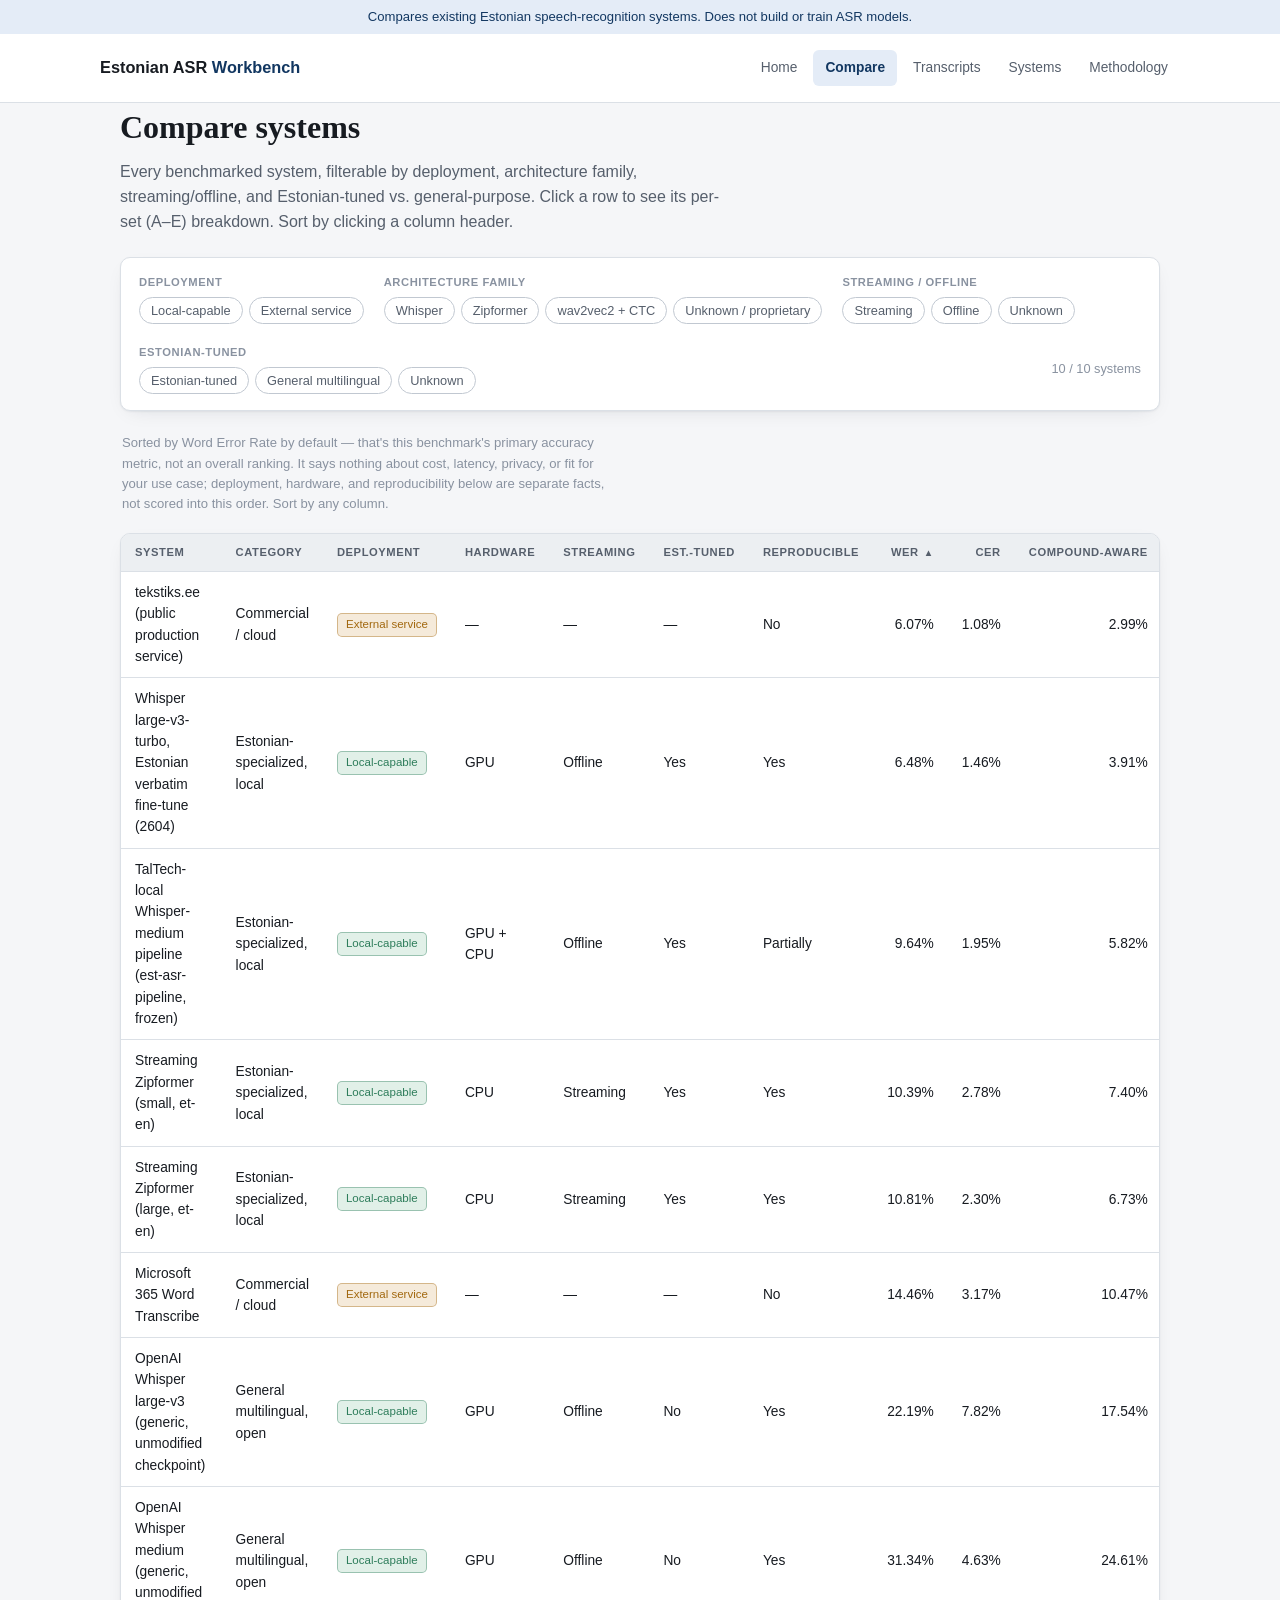
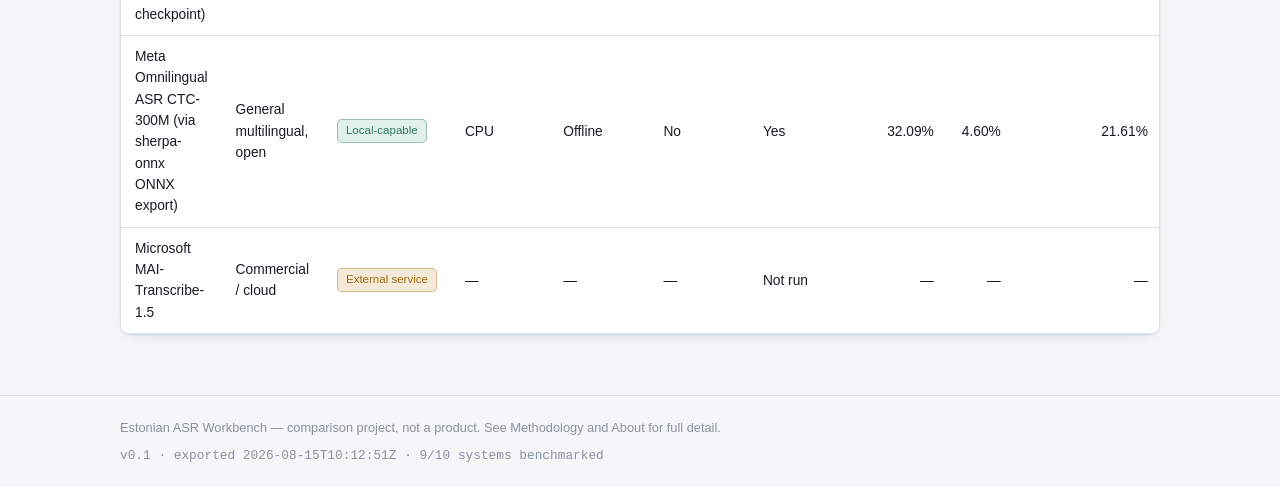
==== compare.html @ 6c3801e6 "Initial commit: Estonian ASR Workbench results site v0.1 Static site (no build step, no backend, no " ====
<!doctype html>
<html lang="en">
<head>
<meta charset="utf-8">
<meta name="viewport" content="width=device-width, initial-scale=1">
<title>Compare systems — Estonian ASR Workbench</title>
<link rel="stylesheet" href="css/style.css">
</head>
<body>
<header class="site-head" id="site-header"></header>

<main class="wrap">
  <div class="page-head">
    <h1>Compare systems</h1>
    <p>
      Every benchmarked system, filterable by deployment, architecture family,
      streaming/offline, and Estonian-tuned vs. general-purpose. Click a row
      to see its per-set (A–E) breakdown. Sort by clicking a column header.
    </p>
  </div>

  <div class="filters" id="filters"></div>

  <p class="rank-note">
    Sorted by Word Error Rate by default — that's this benchmark's primary
    accuracy metric, not an overall ranking. It says nothing about cost,
    latency, privacy, or fit for your use case; deployment, hardware, and
    reproducibility below are separate facts, not scored into this order.
    Sort by any column.
  </p>

  <div class="table-wrap">
    <table class="leaderboard" id="leaderboard">
      <thead><tr id="thead-row"></tr></thead>
      <tbody id="tbody"></tbody>
    </table>
  </div>
</main>

<footer class="site-foot" id="site-footer"></footer>

<script src="js/data.js"></script>
<script src="js/compare.js"></script>
</body>
</html>
---- css/style.css ----
:root {
  --bg: #F5F6F8;
  --surface: #FFFFFF;
  --surface-sunken: #ECEFF2;
  --text: #171B21;
  --text-dim: #565F6C;
  --text-faint: #8992A0;
  --border: #DBE0E6;
  --border-strong: #C1C8D1;
  --accent: #1C4E8C;
  --accent-strong: #123761;
  --accent-soft: #E4ECF7;
  --local: #2E7D5B;
  --local-soft: #E1F0E8;
  --cloud: #A2680F;
  --cloud-soft: #F5EADA;
  --planned: #8992A0;
  --planned-soft: #ECEFF2;
  --sub: #C6572E;
  --del: #8992A0;
  --ins: #1C4E8C;
  --bound: #A2680F;
  --shadow: 0 1px 2px rgba(20,30,45,.06), 0 6px 20px -10px rgba(20,30,45,.15);
}

@media (prefers-color-scheme: dark) {
  :root {
    --bg: #10141A;
    --surface: #171C24;
    --surface-sunken: #0C0F14;
    --text: #E7EBF1;
    --text-dim: #A5AEBC;
    --text-faint: #6C7684;
    --border: #29313D;
    --border-strong: #3A4552;
    --accent: #6E9FE0;
    --accent-strong: #9AC0F2;
    --accent-soft: #1B2C46;
    --local: #6BBE95;
    --local-soft: #163526;
    --cloud: #D8A24F;
    --cloud-soft: #3A2E14;
    --planned: #6C7684;
    --planned-soft: #1C222B;
    --sub: #E08A63;
    --del: #6C7684;
    --ins: #6E9FE0;
    --bound: #D8A24F;
    --shadow: 0 1px 2px rgba(0,0,0,.4), 0 8px 24px -12px rgba(0,0,0,.6);
  }
}

* { box-sizing: border-box; }
html { color-scheme: light dark; }

body {
  margin: 0;
  background: var(--bg);
  color: var(--text);
  font-family: -apple-system, "Segoe UI", Roboto, Helvetica, Arial, sans-serif;
  line-height: 1.55;
}

h1, h2, h3 { font-family: Charter, "Iowan Old Style", Georgia, serif; text-wrap: balance; margin: 0 0 8px; }
code, .mono, .eyebrow { font-family: ui-monospace, "SF Mono", Consolas, Menlo, monospace; }

a { color: var(--accent-strong); }
.wrap { max-width: 1080px; margin: 0 auto; padding: 0 20px; }
/* Transcript comparison needs more horizontal room for 2-4 columns side by
   side -- widened site-wide (header/main/footer together) only on that page. */
body.wide .wrap { max-width: 1320px; }

/* ---- header / nav ---- */
header.site-head {
  border-bottom: 1px solid var(--border);
  background: var(--surface);
}
header.site-head .bar { display: flex; align-items: center; justify-content: space-between; padding: 16px 0; gap: 16px; flex-wrap: wrap; }
header.site-head .brand { font-weight: 700; font-size: 1.02rem; text-decoration: none; color: var(--text); }
header.site-head .brand span { color: var(--accent-strong); }
nav.site-nav { display: flex; gap: 4px; flex-wrap: wrap; }
nav.site-nav a, nav.site-nav .soon {
  font-size: 0.86rem; padding: 7px 12px; border-radius: 6px; text-decoration: none; color: var(--text-dim);
}
nav.site-nav a:hover { background: var(--surface-sunken); color: var(--text); }
nav.site-nav a.active { color: var(--accent-strong); background: var(--accent-soft); font-weight: 600; }
nav.site-nav .soon { color: var(--text-faint); cursor: default; }
nav.site-nav .soon::after { content: " · soon"; font-size: 0.72rem; }

.scope-strip {
  background: var(--accent-soft); color: var(--accent-strong);
  font-size: 0.82rem; text-align: center; padding: 7px 16px;
}

main { padding: 36px 0 80px; }

footer.site-foot {
  border-top: 1px solid var(--border); margin-top: 60px; padding: 22px 0;
  color: var(--text-faint); font-size: 0.8rem;
}
footer.site-foot .wrap { display: flex; justify-content: space-between; flex-wrap: wrap; gap: 8px; }

/* ---- home ---- */
.hero-scope { font-size: 1.05rem; color: var(--text-dim); max-width: 62ch; margin: 4px 0 28px; }
.hero-scope strong { color: var(--text); }

.barchart { display: flex; flex-direction: column; gap: 10px; margin: 8px 0 32px; }
.barchart .row { display: grid; grid-template-columns: 210px 1fr 64px; align-items: center; gap: 10px; }
.barchart .label { font-size: 0.86rem; text-align: right; color: var(--text-dim); white-space: nowrap; overflow: hidden; text-overflow: ellipsis; }
.barchart .label strong { color: var(--text); }
.barchart .track { background: var(--surface-sunken); border-radius: 4px; height: 20px; overflow: hidden; }
.barchart .fill { height: 100%; border-radius: 4px 0 0 4px; }
.barchart .val { font-variant-numeric: tabular-nums; font-size: 0.84rem; color: var(--text); }
.chart-caption { font-size: 0.8rem; color: var(--text-faint); margin: -4px 0 26px; }
@media (max-width: 640px) {
  .barchart .row { grid-template-columns: 110px 1fr 52px; }
  .barchart .label { font-size: 0.76rem; }
}

.cat-dot { display: inline-block; width: 9px; height: 9px; border-radius: 50%; margin-right: 6px; }
.cat-estonian-specialized-local { background: var(--local); }
.cat-general-multilingual-open { background: var(--accent); }
.cat-commercial-cloud { background: var(--cloud); }

.finding-grid { display: grid; grid-template-columns: repeat(auto-fit, minmax(230px,1fr)); gap: 14px; margin: 8px 0 30px; }
.finding-card { background: var(--surface); border: 1px solid var(--border); border-radius: 10px; padding: 16px 18px; box-shadow: var(--shadow); }
.finding-card h3 { font-size: 0.98rem; margin-bottom: 6px; }
.finding-card p { font-size: 0.86rem; color: var(--text-dim); margin: 0; }

.cta-row { display: flex; gap: 12px; flex-wrap: wrap; margin: 4px 0 8px; }
.btn { display: inline-flex; align-items: center; gap: 6px; padding: 10px 18px; border-radius: 8px; font-size: 0.9rem; font-weight: 600; text-decoration: none; }
.btn.primary { background: var(--accent); color: #fff; }
.btn.secondary { background: var(--surface); color: var(--text); border: 1px solid var(--border-strong); }

/* ---- compare page ---- */
.filters { display: flex; flex-wrap: wrap; gap: 20px; background: var(--surface); border: 1px solid var(--border); border-radius: 10px; padding: 16px 18px; margin: 4px 0 22px; box-shadow: var(--shadow); }
.filter-group { display: flex; flex-direction: column; gap: 6px; }
.filter-group .fg-label { font-size: 0.7rem; letter-spacing: .05em; text-transform: uppercase; color: var(--text-faint); font-weight: 600; }
.filter-group .fg-opts { display: flex; gap: 6px; flex-wrap: wrap; }
.chip { border: 1px solid var(--border-strong); background: var(--surface); color: var(--text-dim); font-size: 0.8rem; padding: 5px 11px; border-radius: 100px; cursor: pointer; user-select: none; }
.chip[aria-pressed="true"] { background: var(--accent); border-color: var(--accent); color: #fff; }
.filter-meta { margin-left: auto; align-self: center; font-size: 0.8rem; color: var(--text-faint); }

.rank-note { font-size: 0.82rem; color: var(--text-faint); margin: 10px 2px 18px; max-width: 68ch; }

.table-wrap { overflow-x: auto; border: 1px solid var(--border); border-radius: 10px; background: var(--surface); box-shadow: var(--shadow); }
table.leaderboard { border-collapse: collapse; width: 100%; min-width: 760px; font-size: 0.86rem; }
table.leaderboard th, table.leaderboard td { padding: 10px 14px; border-bottom: 1px solid var(--border); text-align: left; vertical-align: middle; }
table.leaderboard thead th { background: var(--surface-sunken); font-size: 0.7rem; letter-spacing: .05em; text-transform: uppercase; color: var(--text-dim); cursor: pointer; white-space: nowrap; }
table.leaderboard thead th.num, table.leaderboard td.num { text-align: right; font-variant-numeric: tabular-nums; }
table.leaderboard thead th[aria-sort]::after { content: ""; margin-left: 5px; }
table.leaderboard thead th[aria-sort="ascending"]::after { content: "▲"; font-size: 0.6rem; }
table.leaderboard thead th[aria-sort="descending"]::after { content: "▼"; font-size: 0.6rem; }
table.leaderboard tbody tr.sysrow { cursor: pointer; }
table.leaderboard tbody tr.sysrow:hover { background: var(--surface-sunken); }
table.leaderboard tbody tr.detail-row td { background: var(--surface-sunken); padding: 14px 20px; }
table.leaderboard tbody tr.detail-row { display: none; }
table.leaderboard tbody tr.detail-row.open { display: table-row; }

.dim-badge { display: inline-block; font-size: 0.72rem; padding: 2px 8px; border-radius: 5px; border: 1px solid var(--border-strong); color: var(--text-dim); white-space: nowrap; }
.dim-badge.local { color: var(--local); border-color: color-mix(in srgb, var(--local) 40%, transparent); background: var(--local-soft); }
.dim-badge.cloud { color: var(--cloud); border-color: color-mix(in srgb, var(--cloud) 40%, transparent); background: var(--cloud-soft); }
.dim-badge.planned { color: var(--planned); background: var(--planned-soft); }

.mini-table { width: 100%; border-collapse: collapse; font-size: 0.82rem; margin-top: 4px; }
.mini-table th, .mini-table td { padding: 6px 10px; border-bottom: 1px solid var(--border); text-align: right; }
.mini-table th:first-child, .mini-table td:first-child { text-align: left; }
.mini-table th { color: var(--text-faint); font-weight: 600; font-size: 0.72rem; text-transform: uppercase; }

/* ---- transcripts page ---- */
.picker-bar { background: var(--surface); border: 1px solid var(--border); border-radius: 10px; padding: 16px 18px; margin: 4px 0 20px; box-shadow: var(--shadow); display: flex; flex-wrap: wrap; gap: 22px; align-items: flex-start; }
.set-picker { display: flex; gap: 6px; }
.set-picker button { width: 34px; height: 34px; border-radius: 8px; border: 1px solid var(--border-strong); background: var(--surface); color: var(--text-dim); font-weight: 600; cursor: pointer; }
.set-picker button[aria-pressed="true"] { background: var(--accent); border-color: var(--accent); color: #fff; }
.sys-picker { display: flex; flex-wrap: wrap; gap: 6px; max-width: 620px; }
.sys-picker label { display: flex; align-items: center; gap: 6px; font-size: 0.82rem; border: 1px solid var(--border-strong); border-radius: 100px; padding: 5px 11px 5px 8px; cursor: pointer; color: var(--text-dim); }
.sys-picker label.checked { background: var(--accent-soft); border-color: var(--accent); color: var(--accent-strong); }
.sys-picker label.disabled { opacity: .4; cursor: not-allowed; }
.picker-note { font-size: 0.78rem; color: var(--text-faint); }

.legend { display: flex; flex-wrap: wrap; gap: 14px 20px; font-size: 0.8rem; margin: 0 0 10px; color: var(--text-dim); }
.legend .item { display: flex; align-items: center; gap: 6px; }
.legend .sw { width: 12px; height: 12px; border-radius: 3px; flex: none; }

.insight-note {
  background: var(--surface); border: 1px solid var(--border); border-radius: 8px;
  padding: 12px 16px; margin: 0 0 20px; font-size: 0.86rem; color: var(--text-dim);
}
.insight-note strong { color: var(--text); }

/* The reference is the one thing everything else is measured against --
   it must not read as "just another card" next to the system columns. */
.ref-block {
  background: var(--accent-soft); border: 1px solid color-mix(in srgb, var(--accent) 35%, transparent);
  border-radius: 8px; padding: 16px 20px; margin: 0 0 20px; font-size: 1rem;
}
.ref-block .eyebrow { display: block; margin-bottom: 2px; color: var(--accent-strong); }
.ref-block .ref-sub { display: block; font-family: -apple-system, sans-serif; font-size: 0.78rem; color: var(--accent-strong); opacity: 0.85; margin-bottom: 10px; }
.ref-block .ref-text { color: var(--text); }

.cols-label { font-size: 0.7rem; letter-spacing: .05em; text-transform: uppercase; color: var(--text-faint); font-weight: 600; margin: 0 0 8px; }

.transcript-cols { display: grid; gap: 14px; grid-template-columns: repeat(auto-fit, minmax(230px, 1fr)); align-items: start; }
.transcript-col { background: var(--surface); border: 1px solid var(--border); border-radius: 10px; box-shadow: var(--shadow); overflow: hidden; max-width: 560px; }
.transcript-col .col-head { padding: 10px 14px; border-bottom: 1px solid var(--border); background: var(--surface-sunken); font-size: 0.84rem; font-weight: 600; display: flex; justify-content: space-between; gap: 8px; }
.transcript-col .col-head .wer { font-variant-numeric: tabular-nums; color: var(--text-dim); font-weight: 500; }
.transcript-col .col-body { padding: 14px 16px; font-size: 0.9rem; line-height: 1.85; }
.tok { padding: 1px 2px; border-radius: 3px; }
.tok.sub { background: color-mix(in srgb, var(--sub) 22%, transparent); text-decoration: underline wavy var(--sub); text-decoration-thickness: 1px; }
.tok.del { background: color-mix(in srgb, var(--del) 18%, transparent); text-decoration: line-through; color: var(--text-faint); }
.tok.ins { background: color-mix(in srgb, var(--ins) 20%, transparent); }
.tok.bound { background: color-mix(in srgb, var(--bound) 22%, transparent); }
.normalize-note { font-size: 0.76rem; color: var(--text-faint); margin: 4px 0 20px; }

@media (max-width: 720px) {
  .picker-bar { position: sticky; top: 0; z-index: 10; }
}

.empty-hint { color: var(--text-faint); font-size: 0.86rem; padding: 30px 0; text-align: center; }

.page-head { margin-bottom: 22px; }
.page-head p { color: var(--text-dim); max-width: 68ch; margin: 4px 0 0; }

/* ---- systems catalog ---- */
.cat-section { margin: 0 0 40px; }
.cat-heading { display: flex; align-items: center; font-size: 1.1rem; margin: 0 0 14px; }
.cat-heading .cat-dot { width: 11px; height: 11px; margin-right: 9px; }
.cat-count { font-family: ui-monospace, monospace; font-size: 0.8rem; color: var(--text-faint); font-weight: 400; margin-left: 8px; }

.system-grid { display: flex; flex-direction: column; gap: 10px; }
.system-card { background: var(--surface); border: 1px solid var(--border); border-radius: 10px; box-shadow: var(--shadow); overflow: hidden; }
.system-card.open { border-color: var(--border-strong); }

.card-head {
  width: 100%; display: flex; align-items: center; justify-content: space-between; gap: 16px;
  background: none; border: none; text-align: left; cursor: pointer; padding: 14px 18px; font: inherit; color: inherit;
}
.card-head:hover { background: var(--surface-sunken); }
.card-head-main { display: flex; flex-direction: column; gap: 6px; min-width: 0; }
.card-title { font-weight: 700; font-size: 0.98rem; }
.card-provider { font-size: 0.82rem; color: var(--text-dim); }
.card-badges { display: flex; flex-wrap: wrap; gap: 6px; margin-top: 2px; }
.card-badges .dim-badge { font-size: 0.7rem; }

.card-wer-wrap { flex: none; text-align: right; }
.card-wer { display: block; font-variant-numeric: tabular-nums; font-size: 1.3rem; font-weight: 700; color: var(--text); }
.card-wer-label { display: block; font-size: 0.68rem; letter-spacing: .05em; text-transform: uppercase; color: var(--text-faint); }
.card-wer-empty { font-size: 0.82rem; color: var(--text-faint); font-style: italic; }

.card-detail { display: none; padding: 4px 18px 20px; border-top: 1px solid var(--border); }
.system-card.open .card-detail { display: block; padding-top: 16px; }

.detail-grid { display: grid; grid-template-columns: 1fr 1fr; gap: 24px; margin-bottom: 14px; }
@media (max-width: 720px) { .detail-grid { grid-template-columns: 1fr; } }

.kv-list { margin: 0; }
.kv-row { display: grid; grid-template-columns: 160px 1fr; gap: 10px; padding: 6px 0; border-bottom: 1px solid var(--border); font-size: 0.84rem; }
.kv-row dt { color: var(--text-faint); }
.kv-row dd { margin: 0; overflow-wrap: anywhere; }
.kv-val { color: var(--text); }
.kv-empty { color: var(--text-faint); font-style: italic; }
.kv-list .kv-list { margin-top: 4px; }
.kv-list .kv-list .kv-row { grid-template-columns: 130px 1fr; padding: 4px 0; font-size: 0.8rem; }

.note-block { background: var(--surface-sunken); border-radius: 8px; padding: 12px 16px; margin: 10px 0 0; font-size: 0.86rem; }
.note-block p { margin: 4px 0 0; color: var(--text-dim); }
.note-block .note-label { font-size: 0.7rem; letter-spacing: .05em; text-transform: uppercase; color: var(--text-faint); font-weight: 600; }
.note-block.limitation { border-left: 3px solid var(--bound); }
.note-block.unknown { border-left: 3px solid var(--text-faint); }

@media (max-width: 560px) {
  .card-head { flex-direction: column; align-items: flex-start; gap: 8px; }
  .card-wer-wrap { text-align: left; }
  .card-wer { display: inline; font-size: 1.05rem; }
  .card-wer-label { display: inline; margin-left: 4px; }
  .kv-row, .kv-list .kv-list .kv-row { grid-template-columns: 1fr; gap: 2px; }
  .kv-row dt { font-size: 0.72rem; text-transform: uppercase; letter-spacing: .03em; }
}

.detail-links { font-size: 0.84rem; margin: 14px 0 0; }

/* ---- methodology ---- */
.summary-box {
  background: var(--accent-soft); border: 1px solid color-mix(in srgb, var(--accent) 30%, transparent);
  border-radius: 10px; padding: 18px 22px; margin: 0 0 26px;
}
.summary-box h2 { font-size: 1.02rem; margin: 0 0 10px; color: var(--accent-strong); }
.plain-list { margin: 0; padding-left: 1.2em; }
.plain-list li { margin-bottom: 8px; color: var(--text-dim); max-width: 68ch; }
.plain-list li strong { color: var(--text); }

.method-toc { display: flex; flex-wrap: wrap; gap: 8px 6px; margin: 0 0 34px; padding: 14px 16px; background: var(--surface); border: 1px solid var(--border); border-radius: 10px; }
.method-toc a { font-size: 0.8rem; padding: 5px 10px; border-radius: 100px; background: var(--surface-sunken); text-decoration: none; color: var(--text-dim); }
.method-toc a:hover { background: var(--accent-soft); color: var(--accent-strong); }

.method-section { margin: 0 0 40px; scroll-margin-top: 16px; padding-top: 6px; border-top: 1px solid var(--border); }
.method-section:first-of-type { border-top: none; }
.method-section h2 { font-size: 1.15rem; margin: 0 0 10px; }
.method-section p { color: var(--text-dim); max-width: 70ch; margin: 0 0 12px; }
.method-section code { background: var(--surface-sunken); padding: 1px 6px; border-radius: 4px; font-size: 0.88em; }

table.leaderboard.mini-sets { min-width: 0; width: auto; }
.mini-sets thead th { cursor: default; }
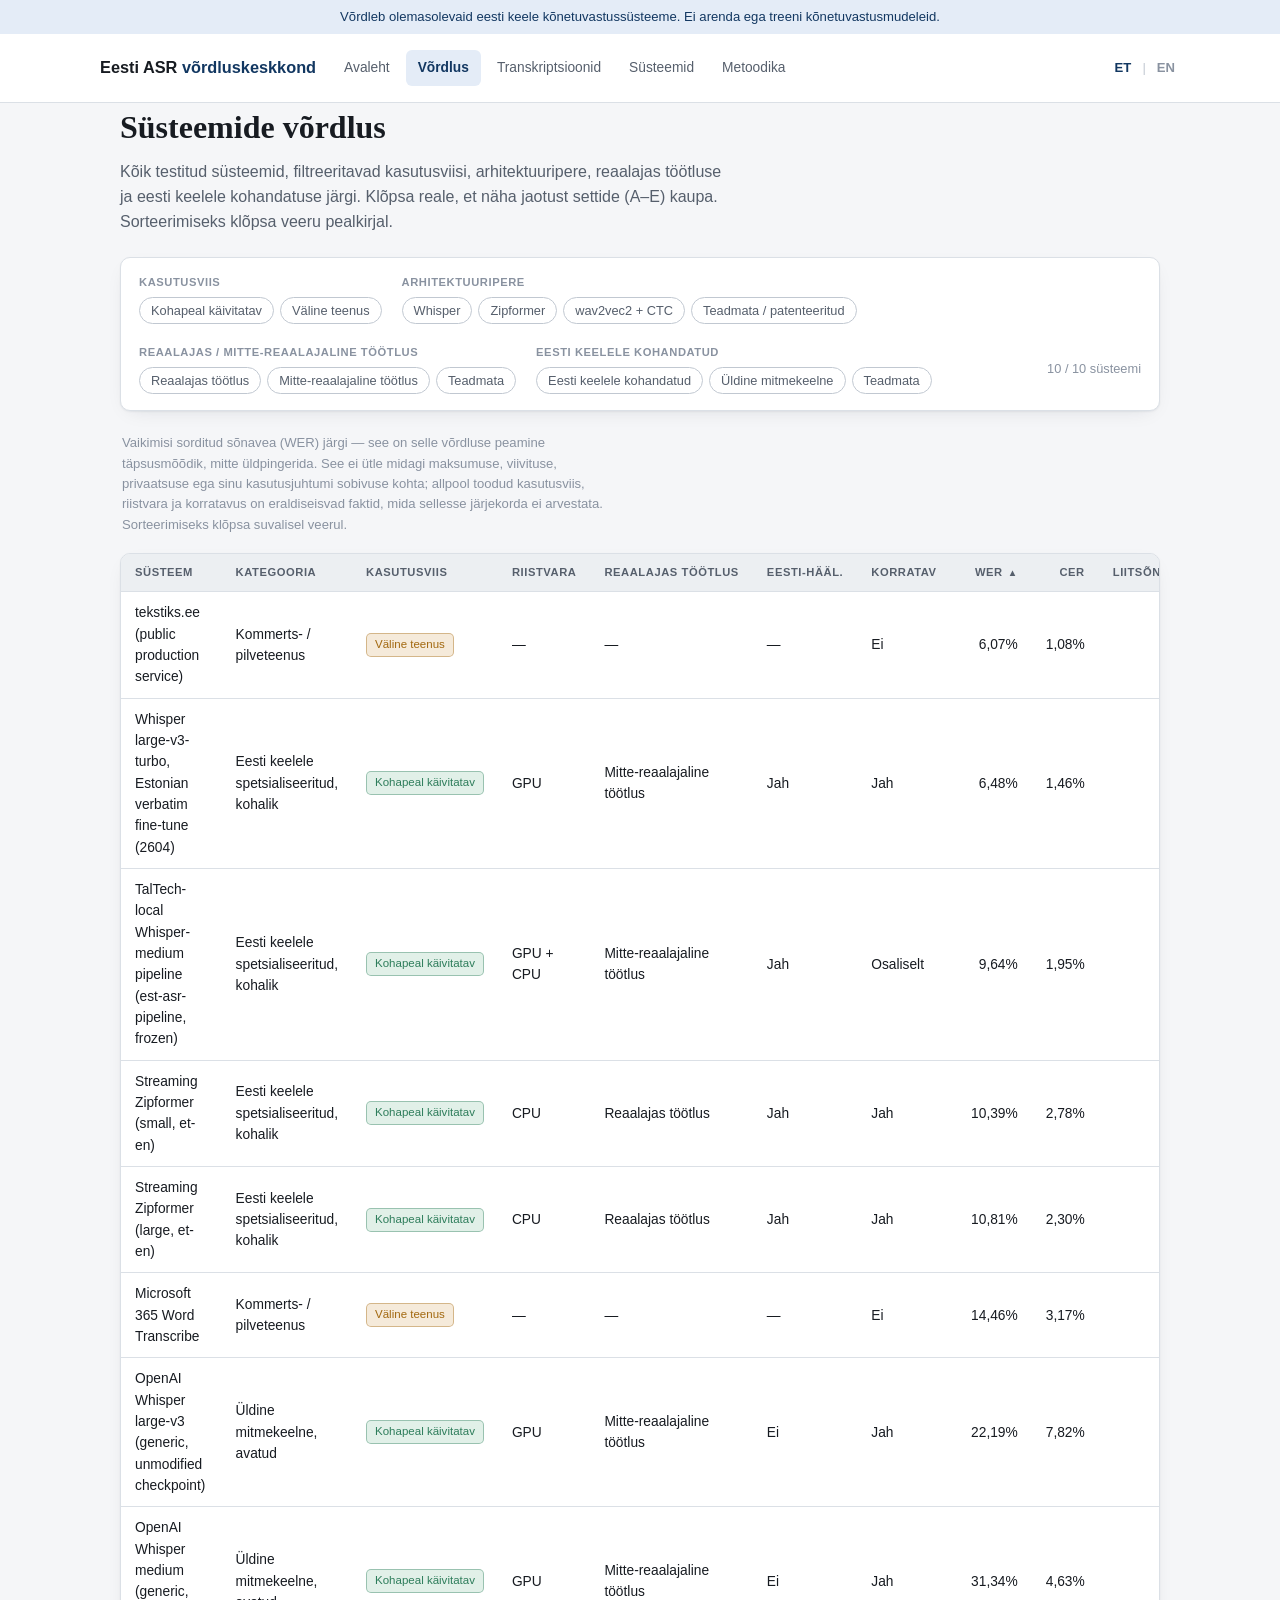
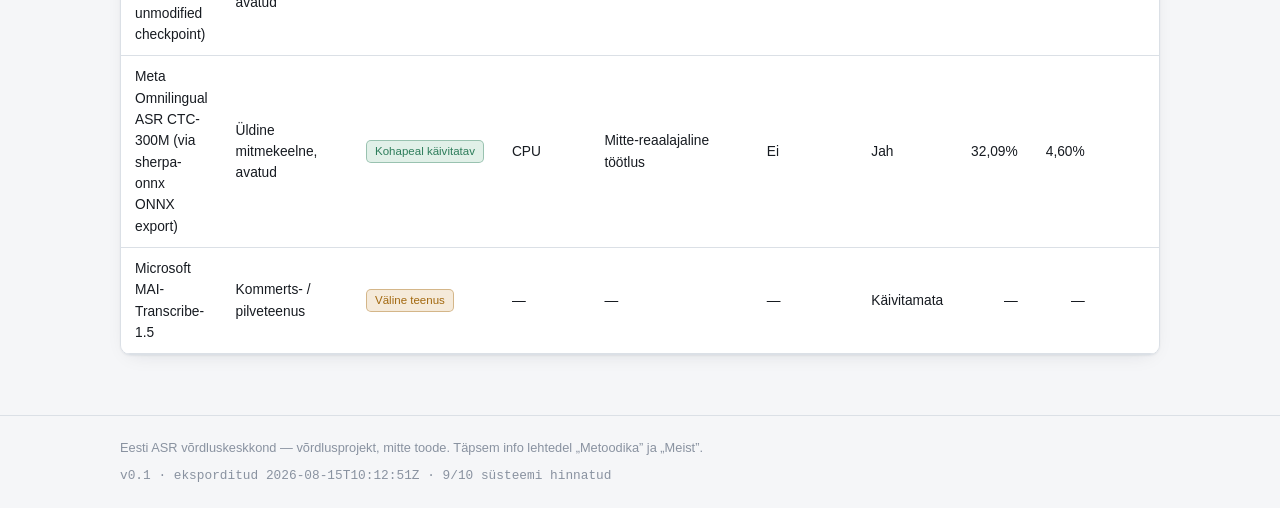
==== commit f2abfe5c: "Add bilingual ET/EN support with a shared translation layer New js/i18n.js holds all Estonian and En" ====
--- a/compare.html
+++ b/compare.html
@@ -1,7 +1,8 @@
 <!doctype html>
-<html lang="en">
+<html lang="et">
 <head>
 <meta charset="utf-8">
+<script>document.documentElement.lang = localStorage.getItem("wb_lang") || "et";</script>
 <meta name="viewport" content="width=device-width, initial-scale=1">
 <title>Compare systems — Estonian ASR Workbench</title>
 <link rel="stylesheet" href="css/style.css">
@@ -11,23 +12,13 @@
 
 <main class="wrap">
   <div class="page-head">
-    <h1>Compare systems</h1>
-    <p>
-      Every benchmarked system, filterable by deployment, architecture family,
-      streaming/offline, and Estonian-tuned vs. general-purpose. Click a row
-      to see its per-set (A–E) breakdown. Sort by clicking a column header.
-    </p>
+    <h1 id="page-h1"></h1>
+    <p id="page-intro"></p>
   </div>
 
   <div class="filters" id="filters"></div>
 
-  <p class="rank-note">
-    Sorted by Word Error Rate by default — that's this benchmark's primary
-    accuracy metric, not an overall ranking. It says nothing about cost,
-    latency, privacy, or fit for your use case; deployment, hardware, and
-    reproducibility below are separate facts, not scored into this order.
-    Sort by any column.
-  </p>
+  <p class="rank-note" id="rank-note"></p>
 
   <div class="table-wrap">
     <table class="leaderboard" id="leaderboard">
@@ -39,6 +30,7 @@
 
 <footer class="site-foot" id="site-footer"></footer>
 
+<script src="js/i18n.js"></script>
 <script src="js/data.js"></script>
 <script src="js/compare.js"></script>
 </body>
--- a/css/style.css
+++ b/css/style.css
@@ -76,15 +76,24 @@
   background: var(--surface);
 }
 header.site-head .bar { display: flex; align-items: center; justify-content: space-between; padding: 16px 0; gap: 16px; flex-wrap: wrap; }
-header.site-head .brand { font-weight: 700; font-size: 1.02rem; text-decoration: none; color: var(--text); }
+header.site-head .brand { font-weight: 700; font-size: 1.02rem; text-decoration: none; color: var(--text); flex: none; }
 header.site-head .brand span { color: var(--accent-strong); }
-nav.site-nav { display: flex; gap: 4px; flex-wrap: wrap; }
+nav.site-nav { display: flex; gap: 4px; flex-wrap: wrap; flex: 1 1 auto; }
 nav.site-nav a, nav.site-nav .soon {
   font-size: 0.86rem; padding: 7px 12px; border-radius: 6px; text-decoration: none; color: var(--text-dim);
 }
 nav.site-nav a:hover { background: var(--surface-sunken); color: var(--text); }
 nav.site-nav a.active { color: var(--accent-strong); background: var(--accent-soft); font-weight: 600; }
 nav.site-nav .soon { color: var(--text-faint); cursor: default; }
+
+.lang-switch { display: flex; align-items: center; gap: 6px; flex: none; }
+.lang-switch button {
+  background: none; border: none; font: inherit; font-size: 0.82rem; font-weight: 600;
+  color: var(--text-faint); cursor: pointer; padding: 4px 5px; border-radius: 4px;
+}
+.lang-switch button:hover { color: var(--text); background: var(--surface-sunken); }
+.lang-switch button[aria-pressed="true"] { color: var(--accent-strong); }
+.lang-switch .lang-sep { color: var(--border-strong); font-size: 0.82rem; }
 nav.site-nav .soon::after { content: " · soon"; font-size: 0.72rem; }
 
 .scope-strip {
